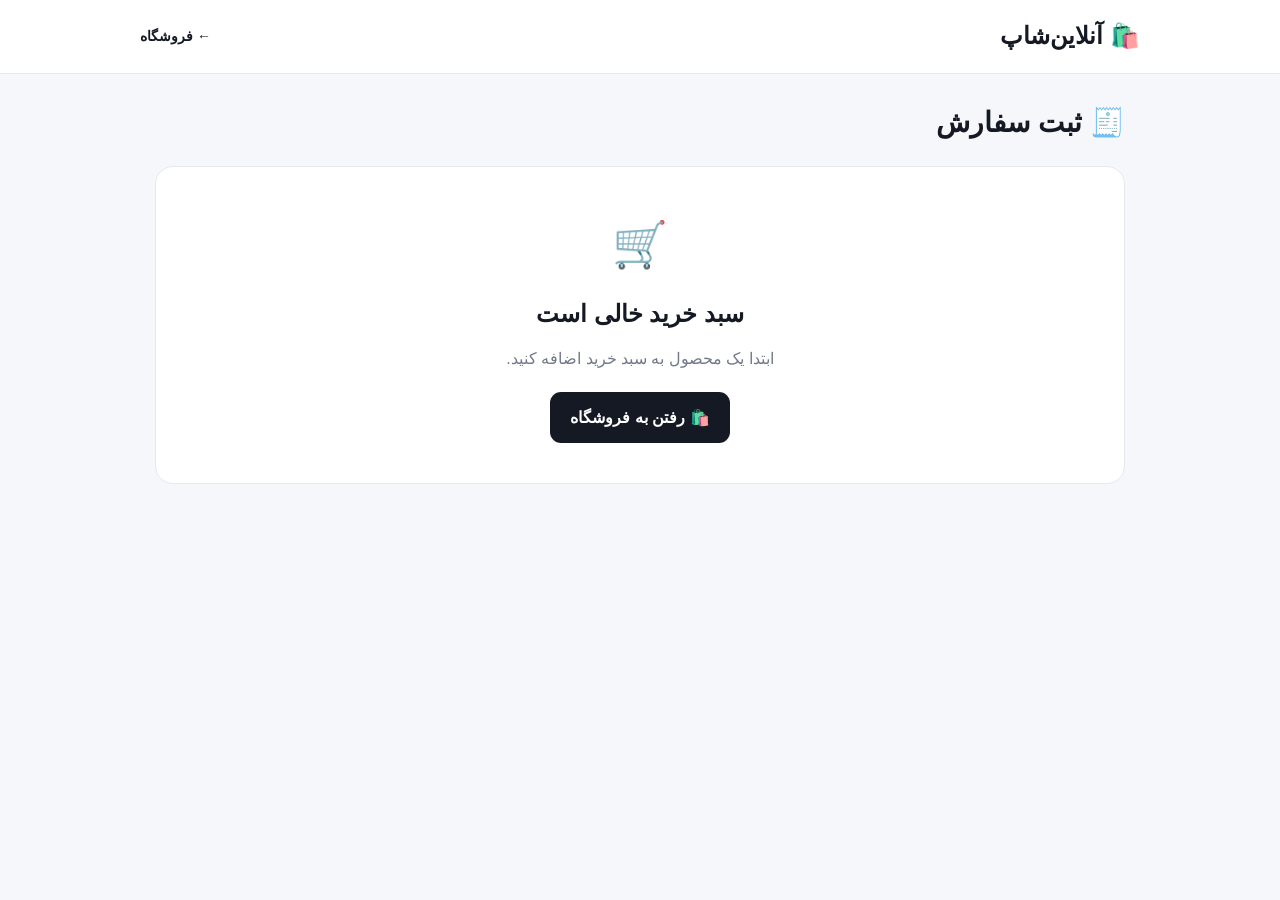
==== checkout.html @ 19a7c986 "Add checkout page for online shopping" ====
<!DOCTYPE html>
<html lang="fa" dir="rtl">

<head>
<meta charset="UTF-8">
<meta name="viewport" content="width=device-width, initial-scale=1.0">

<title>ثبت سفارش | آنلاین‌شاپ</title>

<style>

*{
box-sizing:border-box;
margin:0;
padding:0;
}

body{
font-family:Arial,sans-serif;
background:#f5f7fb;
color:#151923;
line-height:1.7;
}

header{
background:white;
border-bottom:1px solid #e5e8ef;
padding:16px 20px;
}

.header{
max-width:1000px;
margin:auto;
display:flex;
justify-content:space-between;
align-items:center;
}

.logo{
color:#151923;
text-decoration:none;
font-size:24px;
font-weight:900;
}

.back{
text-decoration:none;
color:#151923;
font-weight:700;
font-size:14px;
}

main{
max-width:1000px;
margin:auto;
padding:25px 15px 60px;
}

h1{
font-size:28px;
margin-bottom:20px;
}

.checkout-grid{
display:grid;
grid-template-columns:1.3fr .7fr;
gap:20px;
}

.box{
background:white;
border:1px solid #e5e8ef;
border-radius:18px;
padding:20px;
margin-bottom:20px;
}

.box h2{
font-size:19px;
margin-bottom:18px;
}

label{
display:block;
font-weight:700;
font-size:13px;
margin-bottom:6px;
}

input,
textarea{
width:100%;
border:1px solid #dfe3ea;
border-radius:11px;
padding:13px;
font-family:inherit;
font-size:14px;
outline:none;
margin-bottom:15px;
background:white;
}

textarea{
resize:vertical;
min-height:90px;
}

.order-item{
display:flex;
align-items:center;
gap:12px;
border-bottom:1px solid #eee;
padding:12px 0;
}

.order-item:last-child{
border-bottom:none;
}

.order-item img{
width:65px;
height:65px;
object-fit:cover;
border-radius:10px;
background:#f1f2f5;
}

.order-info{
flex:1;
}

.order-name{
font-weight:800;
font-size:14px;
}

.order-quantity{
color:#727989;
font-size:12px;
}

.order-price{
font-weight:900;
white-space:nowrap;
}

.summary-row{
display:flex;
justify-content:space-between;
margin-bottom:12px;
font-size:14px;
}

.summary-total{
border-top:1px solid #e5e8ef;
padding-top:15px;
margin-top:15px;
font-size:20px;
font-weight:900;
}

.payment-method{
border:1px solid #e5e8ef;
border-radius:12px;
padding:14px;
margin-bottom:10px;
cursor:pointer;
}

.payment-method input{
width:auto;
margin:0 8px 0 0;
}

.pay-button{
width:100%;
border:none;
background:#151923;
color:white;
padding:15px;
border-radius:12px;
font-size:15px;
font-weight:900;
cursor:pointer;
margin-top:10px;
}

.empty{
text-align:center;
padding:40px 15px;
background:white;
border-radius:18px;
border:1px solid #e5e8ef;
}

.empty-icon{
font-size:45px;
margin-bottom:10px;
}

.success{
display:none;
background:white;
border:1px solid #d9f0e2;
border-radius:20px;
padding:35px 20px;
text-align:center;
}

.success-icon{
font-size:55px;
margin-bottom:10px;
}

.order-number{
display:inline-block;
background:#f1f2f6;
padding:10px 18px;
border-radius:10px;
margin:15px 0;
font-weight:900;
}

.home-button{
display:inline-block;
text-decoration:none;
background:#151923;
color:white;
padding:12px 20px;
border-radius:11px;
font-weight:800;
}

@media(max-width:750px){

.checkout-grid{
grid-template-columns:1fr;
}

h1{
font-size:23px;
}

}

</style>

</head>

<body>

<header>

<div class="header">

<a href="index.html" class="logo">
🛍️ آنلاین‌شاپ
</a>

<a href="index.html" class="back">
← فروشگاه
</a>

</div>

</header>

<main>

<h1>
🧾 ثبت سفارش
</h1>

<div id="checkoutContent">

<div class="checkout-grid">

<div>

<div class="box">

<h2>
👤 اطلاعات مشتری
</h2>

<label>
نام و نام خانوادگی
</label>

<input
id="customerName"
type="text"
placeholder="نام خود را وارد کنید"
>

<label>
شماره تلفن
</label>

<input
id="phone"
type="tel"
placeholder="شماره تلفن"
>

<label>
ایمیل
</label>

<input
id="email"
type="email"
placeholder="ایمیل"
>

<label>
آدرس
</label>

<textarea
id="address"
placeholder="آدرس کامل خود را وارد کنید"
></textarea>

</div>

<div class="box">

<h2>
💳 روش پرداخت
</h2>

<label class="payment-method">

<input
type="radio"
name="payment"
value="online"
checked
>

پرداخت آنلاین

</label>

<label class="payment-method">

<input
type="radio"
name="payment"
value="card"
>

کارت بانکی

</label>

<label class="payment-method">

<input
type="radio"
name="payment"
value="cod"
>

پرداخت هنگام تحویل

</label>

<button
class="pay-button"
onclick="submitOrder()"
>

🔒 ثبت سفارش

</button>

</div>

</div>

<div>

<div class="box">

<h2>
🛒 خلاصه سفارش
</h2>

<div id="orderItems"></div>

<div class="summary-row">

<span>
تعداد کالا:
</span>

<strong id="itemCount">
۰
</strong>

</div>

<div class="summary-row">

<span>
هزینه ارسال:
</span>

<strong>
رایگان
</strong>

</div>

<div class="summary-row summary-total">

<span>
مجموع:
</span>

<strong id="totalPrice">
€0
</strong>

</div>

</div>

</div>

</div>

</div>

<div id="success" class="success">

<div class="success-icon">
✅
</div>

<h2>
سفارش شما ثبت شد
</h2>

<p>
سفارش شما با موفقیت ثبت شد.
</p>

<div class="order-number">

شماره سفارش:

<span id="orderNumber"></span>

</div>

<p style="color:#727989;margin-bottom:20px;">
پرداخت واقعی هنوز به سایت متصل نشده است.
</p>

<a href="index.html" class="home-button">
🏠 بازگشت به فروشگاه
</a>

</div>

</main>

<script>

let cart=JSON.parse(
localStorage.getItem("onlineShopCart")||"[]"
);

function showOrder(){

const orderItems=
document.getElementById("orderItems");

const totalPrice=
document.getElementById("totalPrice");

const itemCount=
document.getElementById("itemCount");

if(cart.length===0){

document.getElementById("checkoutContent").innerHTML=`

<div class="empty">

<div class="empty-icon">
🛒
</div>

<h2>
سبد خرید خالی است
</h2>

<p style="color:#727989;margin:10px 0 20px;">
ابتدا یک محصول به سبد خرید اضافه کنید.
</p>

<a href="index.html" class="home-button">
🛍️ رفتن به فروشگاه
</a>

</div>

`;

return;

}

let total=0;
let count=0;

orderItems.innerHTML="";

cart.forEach(item=>{

total+=item.price*item.quantity;
count+=item.quantity;

orderItems.innerHTML+=`

<div class="order-item">

<img
src="${item.image}"
alt="${item.name}"
>

<div class="order-info">

<div class="order-name">
${item.name}
</div>

<div class="order-quantity">
تعداد: ${item.quantity}
</div>

</div>

<div class="order-price">
€${item.price*item.quantity}
</div>

</div>

`;

});

totalPrice.textContent="€"+total;
itemCount.textContent=count;

}

function submitOrder(){

const name=
document.getElementById("customerName").value.trim();

const phone=
document.getElementById("phone").value.trim();

const address=
document.getElementById("address").value.trim();

if(!name){

alert("لطفاً نام و نام خانوادگی را وارد کنید.");

return;

}

if(!phone){

alert("لطفاً شماره تلفن را وارد کنید.");

return;

}

if(!address){

alert("لطفاً آدرس را وارد کنید.");

return;

}

if(cart.length===0){

alert("سبد خرید شما خالی است.");

return;

}

const orderNumber=
"ON-"+Date.now().toString().slice(-8);

document.getElementById("orderNumber").textContent=
orderNumber;

document.getElementById("checkoutContent").style.display=
"none";

document.getElementById("success").style.display=
"block";

localStorage.setItem(
"lastOrderNumber",
orderNumber
);

localStorage.setItem(
"lastOrderCustomer",
JSON.stringify({
name:name,
phone:phone,
email:document.getElementById("email").value.trim(),
address:address
})
);

localStorage.removeItem("onlineShopCart");

}

showOrder();

</script>

</body>

  </html>
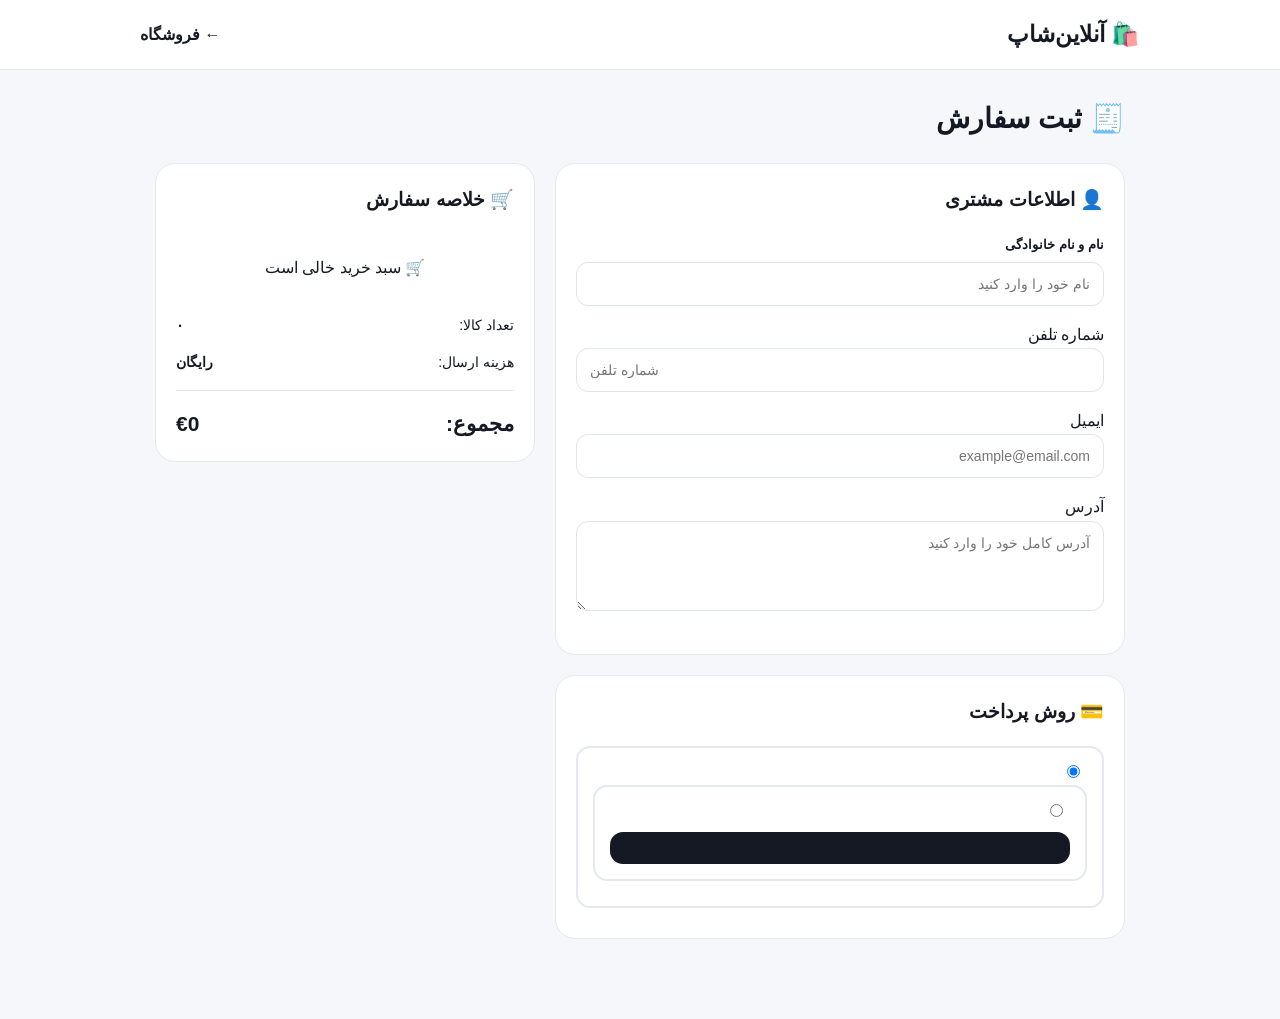
==== commit 7fe27f86: "Refactor checkout.html for improved structure" ====
--- a/checkout.html
+++ b/checkout.html
@@ -1,531 +1,518 @@
-<!DOCTYPE html>
-<html lang="fa" dir="rtl">
-
-<head>
+<!DOCTYPE html><html lang="fa" dir="rtl"><head>
 <meta charset="UTF-8">
-<meta name="viewport" content="width=device-width, initial-scale=1.0">
-
-<title>ثبت سفارش | آنلاین‌شاپ</title>
-
-<style>
-
+<meta name="viewport" content="width=device-width, initial-scale=1.0"><title>پرداخت | آنلاین‌شاپ</title><style>
 *{
-box-sizing:border-box;
-margin:0;
-padding:0;
+  box-sizing:border-box;
+  margin:0;
+  padding:0;
 }
 
 body{
-font-family:Arial,sans-serif;
-background:#f5f7fb;
-color:#151923;
-line-height:1.7;
+  font-family:Arial,sans-serif;
+  background:#f5f7fb;
+  color:#151923;
+  line-height:1.7;
 }
 
 header{
-background:white;
-border-bottom:1px solid #e5e8ef;
-padding:16px 20px;
+  background:white;
+  border-bottom:1px solid #e5e8ef;
+  padding:15px 20px;
 }
 
 .header{
-max-width:1000px;
-margin:auto;
-display:flex;
-justify-content:space-between;
-align-items:center;
+  max-width:1000px;
+  margin:auto;
+  display:flex;
+  justify-content:space-between;
+  align-items:center;
 }
 
 .logo{
-color:#151923;
-text-decoration:none;
-font-size:24px;
-font-weight:900;
+  text-decoration:none;
+  color:#151923;
+  font-size:23px;
+  font-weight:900;
 }
 
 .back{
-text-decoration:none;
-color:#151923;
-font-weight:700;
-font-size:14px;
+  color:#151923;
+  text-decoration:none;
+  font-weight:700;
 }
 
 main{
-max-width:1000px;
-margin:auto;
-padding:25px 15px 60px;
+  max-width:1000px;
+  margin:auto;
+  padding:25px 15px 60px;
 }
 
 h1{
-font-size:28px;
-margin-bottom:20px;
+  font-size:28px;
+  margin-bottom:20px;
 }
 
 .checkout-grid{
-display:grid;
-grid-template-columns:1.3fr .7fr;
-gap:20px;
+  display:grid;
+  grid-template-columns:1.2fr .8fr;
+  gap:20px;
 }
 
 .box{
-background:white;
-border:1px solid #e5e8ef;
-border-radius:18px;
-padding:20px;
-margin-bottom:20px;
+  background:white;
+  border:1px solid #e5e8ef;
+  border-radius:20px;
+  padding:20px;
+  margin-bottom:20px;
 }
 
 .box h2{
-font-size:19px;
-margin-bottom:18px;
+  font-size:19px;
+  margin-bottom:18px;
 }
 
 label{
-display:block;
-font-weight:700;
-font-size:13px;
-margin-bottom:6px;
+  display:block;
+  font-weight:700;
+  font-size:13px;
+  margin-bottom:6px;
 }
 
 input,
 textarea{
-width:100%;
-border:1px solid #dfe3ea;
-border-radius:11px;
-padding:13px;
-font-family:inherit;
-font-size:14px;
-outline:none;
-margin-bottom:15px;
-background:white;
+  width:100%;
+  border:1px solid #dfe3ea;
+  border-radius:12px;
+  padding:13px;
+  font-family:inherit;
+  font-size:14px;
+  outline:none;
+  margin-bottom:15px;
+  background:white;
+}
+
+input:focus,
+textarea:focus{
+  border-color:#635bff;
 }
 
 textarea{
-resize:vertical;
-min-height:90px;
+  min-height:90px;
+  resize:vertical;
+}
+
+.payment-option{
+  border:2px solid #e5e8ef;
+  border-radius:14px;
+  padding:15px;
+  margin-bottom:10px;
+  cursor:pointer;
+  transition:.2s;
+}
+
+.payment-option:hover{
+  border-color:#635bff;
+}
+
+.payment-option input{
+  width:auto;
+  margin:0 7px 0 0;
+}
+
+.pay-button{
+  width:100%;
+  border:none;
+  background:#151923;
+  color:white;
+  padding:16px;
+  border-radius:13px;
+  font-size:16px;
+  font-weight:900;
+  cursor:pointer;
+  margin-top:8px;
+}
+
+.pay-button:hover{
+  opacity:.9;
 }
 
 .order-item{
-display:flex;
-align-items:center;
-gap:12px;
-border-bottom:1px solid #eee;
-padding:12px 0;
+  display:flex;
+  align-items:center;
+  gap:12px;
+  border-bottom:1px solid #eee;
+  padding:12px 0;
 }
 
 .order-item:last-child{
-border-bottom:none;
+  border-bottom:none;
 }
 
 .order-item img{
-width:65px;
-height:65px;
-object-fit:cover;
-border-radius:10px;
-background:#f1f2f5;
+  width:65px;
+  height:65px;
+  object-fit:cover;
+  border-radius:11px;
 }
 
 .order-info{
-flex:1;
+  flex:1;
 }
 
 .order-name{
-font-weight:800;
-font-size:14px;
+  font-weight:800;
+  font-size:14px;
 }
 
 .order-quantity{
-color:#727989;
-font-size:12px;
+  color:#727989;
+  font-size:12px;
 }
 
 .order-price{
-font-weight:900;
-white-space:nowrap;
+  font-weight:900;
+  white-space:nowrap;
 }
 
 .summary-row{
-display:flex;
-justify-content:space-between;
-margin-bottom:12px;
-font-size:14px;
-}
-
-.summary-total{
-border-top:1px solid #e5e8ef;
-padding-top:15px;
-margin-top:15px;
-font-size:20px;
-font-weight:900;
-}
-
-.payment-method{
-border:1px solid #e5e8ef;
-border-radius:12px;
-padding:14px;
-margin-bottom:10px;
-cursor:pointer;
-}
-
-.payment-method input{
-width:auto;
-margin:0 8px 0 0;
-}
-
-.pay-button{
-width:100%;
-border:none;
-background:#151923;
-color:white;
-padding:15px;
-border-radius:12px;
-font-size:15px;
-font-weight:900;
-cursor:pointer;
-margin-top:10px;
-}
-
-.empty{
-text-align:center;
-padding:40px 15px;
-background:white;
-border-radius:18px;
-border:1px solid #e5e8ef;
-}
-
-.empty-icon{
-font-size:45px;
-margin-bottom:10px;
+  display:flex;
+  justify-content:space-between;
+  margin-top:13px;
+  font-size:14px;
+}
+
+.total{
+  border-top:1px solid #e5e8ef;
+  margin-top:15px;
+  padding-top:15px;
+  font-size:21px;
+  font-weight:900;
+}
+
+.payment-page{
+  display:none;
+}
+
+.payment-card{
+  max-width:600px;
+  margin:auto;
+  background:white;
+  border:1px solid #e5e8ef;
+  border-radius:22px;
+  padding:25px;
+}
+
+.payment-header{
+  text-align:center;
+  margin-bottom:25px;
+}
+
+.payment-icon{
+  font-size:50px;
+  margin-bottom:8px;
+}
+
+.payment-header h2{
+  font-size:24px;
+}
+
+.payment-header p{
+  color:#727989;
+  font-size:13px;
+}
+
+.amount-box{
+  background:#f5f7fb;
+  border-radius:15px;
+  padding:18px;
+  text-align:center;
+  margin-bottom:20px;
+}
+
+.amount-label{
+  color:#727989;
+  font-size:13px;
+}
+
+.amount{
+  font-size:32px;
+  font-weight:900;
+  margin-top:4px;
+}
+
+.card-input{
+  position:relative;
+}
+
+.card-input input{
+  padding-left:45px;
+}
+
+.pay-real{
+  width:100%;
+  border:none;
+  background:#18a957;
+  color:white;
+  padding:16px;
+  border-radius:13px;
+  font-size:16px;
+  font-weight:900;
+  cursor:pointer;
+}
+
+.secure{
+  text-align:center;
+  color:#727989;
+  font-size:12px;
+  margin-top:15px;
 }
 
 .success{
-display:none;
-background:white;
-border:1px solid #d9f0e2;
-border-radius:20px;
-padding:35px 20px;
-text-align:center;
+  display:none;
+  max-width:600px;
+  margin:auto;
+  background:white;
+  border:1px solid #d9f0e2;
+  border-radius:22px;
+  padding:35px 20px;
+  text-align:center;
 }
 
 .success-icon{
-font-size:55px;
-margin-bottom:10px;
+  font-size:60px;
 }
 
 .order-number{
-display:inline-block;
-background:#f1f2f6;
-padding:10px 18px;
-border-radius:10px;
-margin:15px 0;
-font-weight:900;
+  display:inline-block;
+  background:#f1f2f6;
+  padding:10px 18px;
+  border-radius:10px;
+  margin:15px 0;
+  font-weight:900;
 }
 
 .home-button{
-display:inline-block;
-text-decoration:none;
-background:#151923;
-color:white;
-padding:12px 20px;
-border-radius:11px;
-font-weight:800;
+  display:inline-block;
+  text-decoration:none;
+  background:#151923;
+  color:white;
+  padding:12px 20px;
+  border-radius:11px;
+  font-weight:800;
 }
 
 @media(max-width:750px){
-
-.checkout-grid{
-grid-template-columns:1fr;
-}
-
-h1{
-font-size:23px;
-}
-
-}
-
-</style>
-
-</head>
-
-<body>
-
-<header>
-
-<div class="header">
-
-<a href="index.html" class="logo">
+  .checkout-grid{
+    grid-template-columns:1fr;
+  }
+
+  h1{
+    font-size:23px;
+  }
+
+  .header{
+    gap:10px;
+  }
+}
+</style></head><body><header>
+<div class="header"><a href="index.html" class="logo">
 🛍️ آنلاین‌شاپ
-</a>
-
-<a href="index.html" class="back">
+</a><a href="index.html" class="back">
 ← فروشگاه
-</a>
-
-</div>
-
-</header>
-
-<main>
-
-<h1>
-🧾 ثبت سفارش
-</h1>
-
-<div id="checkoutContent">
-
-<div class="checkout-grid">
-
-<div>
-
-<div class="box">
-
-<h2>
-👤 اطلاعات مشتری
-</h2>
-
-<label>
-نام و نام خانوادگی
-</label>
+</a></div>
+</header><main><!-- ORDER FORM --><section id="orderSection"><h1>🧾 ثبت سفارش</h1><div class="checkout-grid"><div><div class="box"><h2>👤 اطلاعات مشتری</h2><label>نام و نام خانوادگی</label>
 
 <input
 id="customerName"
 type="text"
 placeholder="نام خود را وارد کنید"
->
-
-<label>
-شماره تلفن
-</label>
+
+«»
+
+<label>شماره تلفن</label>
 
 <input
 id="phone"
 type="tel"
 placeholder="شماره تلفن"
->
-
-<label>
-ایمیل
-</label>
+
+«»
+
+<label>ایمیل</label>
 
 <input
 id="email"
 type="email"
-placeholder="ایمیل"
->
-
-<label>
-آدرس
-</label>
+placeholder="example@email.com"
+
+«»
+
+<label>آدرس</label>
 
 <textarea
 id="address"
 placeholder="آدرس کامل خود را وارد کنید"
-></textarea>
-
-</div>
-
-<div class="box">
-
-<h2>
-💳 روش پرداخت
-</h2>
-
-<label class="payment-method">
-
-<input
-type="radio"
-name="payment"
-value="online"
-checked
->
-
-پرداخت آنلاین
-
-</label>
-
-<label class="payment-method">
-
-<input
+></textarea></div><div class="box"><h2>💳 روش پرداخت</h2><label class="payment-option"><input
 type="radio"
 name="payment"
 value="card"
->
-
-کارت بانکی
-
-</label>
-
-<label class="payment-method">
-
-<input
+checked
+
+«»
+
+💳 پرداخت آنلاین
+
+</label><label class="payment-option"><input
 type="radio"
 name="payment"
-value="cod"
+value="crypto"
+
+«»
+
+₿ پرداخت ارز دیجیتال
+
+</label><button
+class="pay-button"
+onclick="continuePayment()"
+
+«»
+
+🔒 ادامه و پرداخت
+</button>
+
+</div></div><div><div class="box"><h2>🛒 خلاصه سفارش</h2><div id="orderItems"></div><div class="summary-row">
+<span>تعداد کالا:</span>
+<strong id="itemCount">۰</strong>
+</div><div class="summary-row">
+<span>هزینه ارسال:</span>
+<strong>رایگان</strong>
+</div><div class="summary-row total">
+<span>مجموع:</span>
+<strong id="totalPrice">€0</strong>
+</div></div></div></div></section><!-- PAYMENT --><section id="paymentSection" class="payment-page"><div class="payment-card"><div class="payment-header"><div class="payment-icon">🔐</div><h2>پرداخت امن</h2><p>
+اطلاعات پرداخت خود را وارد کنید
+</p></div><div class="amount-box"><div class="amount-label">
+مبلغ قابل پرداخت
+</div><div
+id="paymentAmount"
+class="amount"
 >
-
-پرداخت هنگام تحویل
-
-</label>
+€0
+</div></div><div id="cardPayment"><label>
+شماره کارت
+</label><div class="card-input"><input
+id="cardNumber"
+type="tel"
+inputmode="numeric"
+maxlength="19"
+placeholder="0000 0000 0000 0000"
+
+«»
+
+</div><label>
+تاریخ انقضا
+</label><input
+id="expiry"
+type="text"
+placeholder="MM/YY"
+maxlength="5"
+
+«»
+
+<label>
+CVV2
+</label><input
+id="cvv"
+type="password"
+inputmode="numeric"
+maxlength="4"
+placeholder="CVV2"
+
+«»
 
 <button
-class="pay-button"
-onclick="submitOrder()"
->
-
-🔒 ثبت سفارش
-
+class="pay-real"
+onclick="processPayment()"
+
+«»
+
+🔒 پرداخت امن
 </button>
 
-</div>
-
-</div>
-
-<div>
-
-<div class="box">
-
-<h2>
-🛒 خلاصه سفارش
-</h2>
-
-<div id="orderItems"></div>
-
-<div class="summary-row">
-
-<span>
-تعداد کالا:
-</span>
-
-<strong id="itemCount">
-۰
-</strong>
-
-</div>
-
-<div class="summary-row">
-
-<span>
-هزینه ارسال:
-</span>
-
-<strong>
-رایگان
-</strong>
-
-</div>
-
-<div class="summary-row summary-total">
-
-<span>
-مجموع:
-</span>
-
-<strong id="totalPrice">
-€0
-</strong>
-
-</div>
-
-</div>
-
-</div>
-
-</div>
-
-</div>
-
-<div id="success" class="success">
-
-<div class="success-icon">
+</div><div id="cryptoPayment" style="display:none"><div class="box" style="background:#f5f7fb"><h3>
+₿ پرداخت ارز دیجیتال
+</h3><p style="color:#727989;font-size:13px;margin-top:8px">درگاه کیف پول در مرحله اتصال به شبکه
+اضافه خواهد شد.
+
+</p></div><button
+class="pay-real"
+onclick="processPayment()"
+
+«»
+
+💰 ادامه پرداخت
+</button>
+
+</div><div class="secure">
+🔒 پرداخت شما به‌صورت امن پردازش می‌شود.
+</div></div></section><!-- SUCCESS --><section id="success" class="success"><div class="success-icon">
 ✅
-</div>
-
-<h2>
-سفارش شما ثبت شد
-</h2>
-
-<p>
-سفارش شما با موفقیت ثبت شد.
-</p>
-
-<div class="order-number">
-
+</div><h2>
+پرداخت با موفقیت انجام شد
+</h2><p>
+سفارش شما ثبت شد.
+</p><div class="order-number">
 شماره سفارش:
-
 <span id="orderNumber"></span>
-
-</div>
-
-<p style="color:#727989;margin-bottom:20px;">
-پرداخت واقعی هنوز به سایت متصل نشده است.
-</p>
-
-<a href="index.html" class="home-button">
+</div><p style="color:#727989;margin-bottom:20px">
+از خرید شما متشکریم ❤️
+</p><a
+href="index.html"
+class="home-button"
+
+«»
+
 🏠 بازگشت به فروشگاه
 </a>
 
+</section></main><script>
+
+let cart = JSON.parse(
+localStorage.getItem("onlineShopCart") || "[]"
+);
+
+let orderTotal = 0;
+
+
+/* نمایش سفارش */
+
+function showOrder(){
+
+const orderItems =
+document.getElementById("orderItems");
+
+if(cart.length === 0){
+
+orderItems.innerHTML = `
+<div style="text-align:center;padding:20px">
+🛒 سبد خرید خالی است
 </div>
-
-</main>
-
-<script>
-
-let cart=JSON.parse(
-localStorage.getItem("onlineShopCart")||"[]"
-);
-
-function showOrder(){
-
-const orderItems=
-document.getElementById("orderItems");
-
-const totalPrice=
-document.getElementById("totalPrice");
-
-const itemCount=
-document.getElementById("itemCount");
-
-if(cart.length===0){
-
-document.getElementById("checkoutContent").innerHTML=`
-
-<div class="empty">
-
-<div class="empty-icon">
-🛒
-</div>
-
-<h2>
-سبد خرید خالی است
-</h2>
-
-<p style="color:#727989;margin:10px 0 20px;">
-ابتدا یک محصول به سبد خرید اضافه کنید.
-</p>
-
-<a href="index.html" class="home-button">
-🛍️ رفتن به فروشگاه
-</a>
-
-</div>
-
 `;
 
 return;
-
-}
-
-let total=0;
-let count=0;
-
-orderItems.innerHTML="";
-
-cart.forEach(item=>{
-
-total+=item.price*item.quantity;
-count+=item.quantity;
-
-orderItems.innerHTML+=`
+}
+
+let total = 0;
+let count = 0;
+
+orderItems.innerHTML = "";
+
+cart.forEach(item => {
+
+total += item.price * item.quantity;
+count += item.quantity;
+
+orderItems.innerHTML += `
 
 <div class="order-item">
 
@@ -547,7 +534,7 @@
 </div>
 
 <div class="order-price">
-€${item.price*item.quantity}
+€${item.price * item.quantity}
 </div>
 
 </div>
@@ -556,26 +543,44 @@
 
 });
 
-totalPrice.textContent="€"+total;
-itemCount.textContent=count;
-
-}
-
-function submitOrder(){
-
-const name=
-document.getElementById("customerName").value.trim();
-
-const phone=
-document.getElementById("phone").value.trim();
-
-const address=
-document.getElementById("address").value.trim();
+orderTotal = total;
+
+document.getElementById("itemCount").textContent = count;
+
+document.getElementById("totalPrice").textContent =
+"€" + total;
+
+document.getElementById("paymentAmount").textContent =
+"€" + total;
+
+}
+
+
+/* ادامه پرداخت */
+
+function continuePayment(){
+
+const name =
+document
+.getElementById("customerName")
+.value
+.trim();
+
+const phone =
+document
+.getElementById("phone")
+.value
+.trim();
+
+const address =
+document
+.getElementById("address")
+.value
+.trim();
 
 if(!name){
 
 alert("لطفاً نام و نام خانوادگی را وارد کنید.");
-
 return;
 
 }
@@ -583,7 +588,6 @@
 if(!phone){
 
 alert("لطفاً شماره تلفن را وارد کنید.");
-
 return;
 
 }
@@ -591,29 +595,128 @@
 if(!address){
 
 alert("لطفاً آدرس را وارد کنید.");
-
 return;
 
 }
 
-if(cart.length===0){
+if(cart.length === 0){
 
 alert("سبد خرید شما خالی است.");
-
 return;
 
 }
 
-const orderNumber=
-"ON-"+Date.now().toString().slice(-8);
-
-document.getElementById("orderNumber").textContent=
+const method =
+document.querySelector(
+'input[name="payment"]:checked'
+).value;
+
+document.getElementById("orderSection").style.display =
+"none";
+
+document.getElementById("paymentSection").style.display =
+"block";
+
+if(method === "crypto"){
+
+document.getElementById("cardPayment").style.display =
+"none";
+
+document.getElementById("cryptoPayment").style.display =
+"block";
+
+}else{
+
+document.getElementById("cardPayment").style.display =
+"block";
+
+document.getElementById("cryptoPayment").style.display =
+"none";
+
+}
+
+window.scrollTo({
+top:0,
+behavior:"smooth"
+});
+
+}
+
+
+/* پرداخت */
+
+function processPayment(){
+
+/*
+این قسمت هنوز به درگاه بانکی واقعی
+وصل نشده است.
+
+برای پرداخت واقعی باید API درگاه
+از سمت سرور اضافه شود.
+*/
+
+const cardNumber =
+document
+.getElementById("cardNumber")
+.value
+.replace(/\s/g,"");
+
+if(
+document.getElementById("cardPayment").style.display !== "none"
+){
+
+if(cardNumber.length < 16){
+
+alert("شماره کارت معتبر نیست.");
+return;
+
+}
+
+const expiry =
+document
+.getElementById("expiry")
+.value
+.trim();
+
+const cvv =
+document
+.getElementById("cvv")
+.value
+.trim();
+
+if(!expiry){
+
+alert("تاریخ انقضا را وارد کنید.");
+return;
+
+}
+
+if(!cvv){
+
+alert("CVV2 را وارد کنید.");
+return;
+
+}
+
+}
+
+/*
+شبیه‌سازی موفقیت پرداخت
+*/
+
+const orderNumber =
+"ON-" +
+Date.now()
+.toString()
+.slice(-8);
+
+document.getElementById("orderNumber").textContent =
 orderNumber;
 
-document.getElementById("checkoutContent").style.display=
+document.getElementById("paymentSection").style.display =
 "none";
 
-document.getElementById("success").style.display=
+document.getElementById("success").style.display =
 "block";
 
 localStorage.setItem(
@@ -622,12 +725,20 @@
 );
 
 localStorage.setItem(
-"lastOrderCustomer",
+"lastOrder",
 JSON.stringify({
-name:name,
-phone:phone,
-email:document.getElementById("email").value.trim(),
-address:address
+orderNumber:orderNumber,
+customerName:
+document.getElementById("customerName").value,
+phone:
+document.getElementById("phone").value,
+email:
+document.getElementById("email").value,
+address:
+document.getElementById("address").value,
+total:orderTotal,
+items:cart,
+date:new Date().toISOString()
 })
 );
 
@@ -635,10 +746,10 @@
 
 }
 
+
+/* شروع */
+
 showOrder();
 
-</script>
-
-</body>
-
-  </html>
+</script></body>
+                                  </html>
